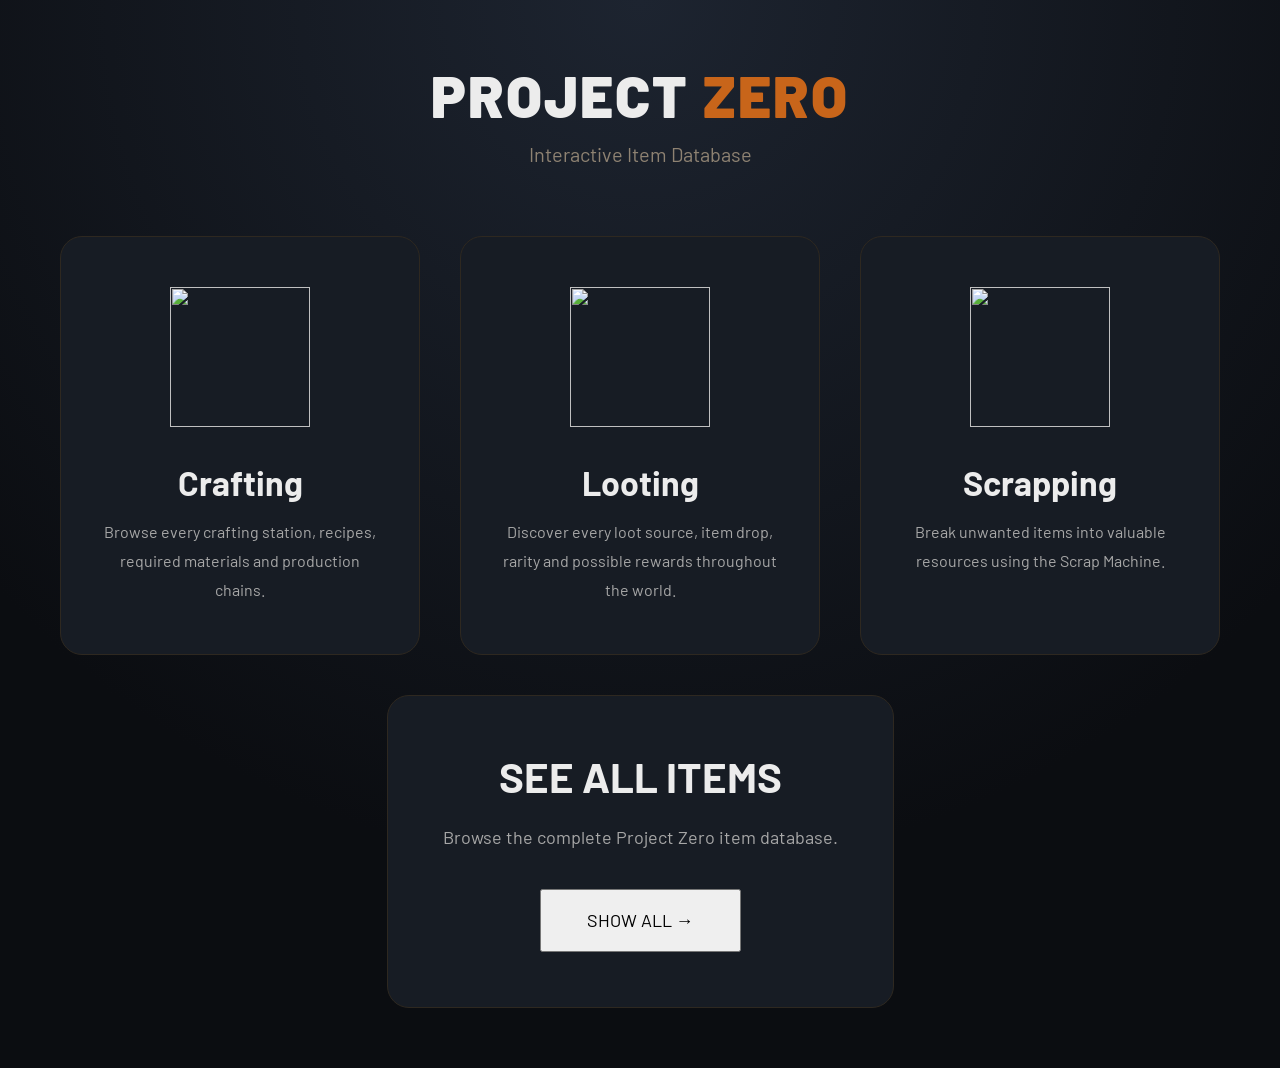
==== 3section.html @ c1d2c25e "First Upload" ====
<!DOCTYPE html>
<html lang="en">
<head>
    <meta charset="UTF-8">
    <meta name="viewport" content="width=device-width, initial-scale=1.0">
    <title>Project Zero Database</title>
    <link
        href="https://fonts.googleapis.com/css2?family=Rajdhani:wght@400;500;600;700&family=Share+Tech+Mono&family=Barlow:wght@300;400;500;600&display=swap"
        rel="stylesheet">
    <style>
        /* ============================================================
   TOKENS
   ============================================================ */
        :root {
            --bg: #0d0c0a;
            --bg2: #111009;
            --surface: #181510;
            --surface2: #1e1b14;
            --surface3: #252018;
            --border: #2e2820;
            --border2: #3c3428;
            --orange: #c8651a;
            --orange2: #e07a20;
            --orange-dim: rgba(200, 101, 26, .12);
            --orange-glow: rgba(200, 101, 26, .25);
            --orange-faint: rgba(200, 101, 26, .06);
            --text: #d4c9b0;
            --text2: #8e8272;
            --text3: #55503f;
            --rust: #7a3e12;
            --danger: #9b2c2c;
            --mono: 'Share Tech Mono', monospace;
            --display: 'Rajdhani', sans-serif;
            --body: 'Barlow', sans-serif;
            --radius: 2px;
            --radius2: 4px;
            --transition: 200ms ease;
        }
        * {
            margin: 0;
            padding: 0;
            box-sizing: border-box;
            font-family: var(--body);
        }
        body {
            background:
                radial-gradient(circle at top, #1d2430 0%, #0b0d11 70%);
            color: #ECECEC;
            min-height: 100vh;
            display: flex;
            justify-content: center;
            align-items: center;
            padding: 60px;
        }
        .container {
            width: min(1400px, 100%);
        }
        header {
            text-align: center;
            margin-bottom: 70px;
        }
        header h1 {
            font-size: 58px;
            letter-spacing: 2px;
            font-weight: 900;
        }
        header span {
            color:var(--orange);
        }
        header p {
            margin-top: 12px;
            color:var(--text2);
            font-size: 20px;
        }
        .menu {
            display: grid;
            grid-template-columns: repeat(3, 1fr);
            gap: 40px;
        }
        .menuCard {
            background: #171C24;
            border: 1px solid var(--border);
            border-radius: 22px;
            padding: 50px 35px;
            text-align: center;
            cursor: pointer;
            transition: .35s;
            position: relative;
            overflow: hidden;
        }
        .menuCard::before {
            content: "";
            position: absolute;
            top: 0;
            left: -150%;
            width: 50%;
            height: 100%;
            background:
                linear-gradient(90deg,
                    transparent,
                    rgba(255, 255, 255, .12),
                    transparent);
            transition: .6s;
        }
        .menuCard:hover::before {
            left: 170%;
        }
        .menuCard:hover {
            transform:
                translateY(-10px);
            border-color:var(--orange);
            box-shadow:
                0 25px 60px rgba(0, 0, 0, .5),
                0 0 25px rgba(245, 158, 11, .20);
        }
        .menuCard img {
            width: 140px;
            height: 140px;
            object-fit: contain;
            margin-bottom: 35px;
            transition: .35s;
            animation: float 3s ease-in-out infinite;
        }
        .menuCard:hover img {
            transform: scale(1.08);
        }
        .menuCard h2 {
            font-size: 34px;
            margin-bottom: 15px;
        }
        .menuCard p {
            color: #A7A7A7;
            line-height: 1.8;
            font-size: 16px;
        }
        .fullCard {
            grid-column: 1 / -1;
            max-width: 900px;
            margin: auto;
            padding: 55px;
        }
        .fullCard iconify-icon {
            font-size: 90px;
            margin-bottom: 25px;
        }
        .fullCard h2 {
            font-size: 42px;
        }
        .fullCard p {
            max-width: 650px;
            margin: 20px auto 35px;
            font-size: 18px;
        }
        .fullCard button {
            padding: 18px 45px;
            font-size: 18px;
        }
        @keyframes float {
            0% {
                transform: translateY(0);
            }
            50% {
                transform: translateY(-8px);
            }
            100% {
                transform: translateY(0);
            }
        }
        @media(max-width:1000px) {
            .menu {
                grid-template-columns: 1fr;
            }
            header h1 {
                font-size: 42px;
            }
            .menuCard {
                padding: 40px;
            }
        }
    </style>
</head>
<body>
    <div class="container">
        <header>
            <h1>
                PROJECT <span>ZERO</span>
            </h1>
            <p>
                Interactive Item Database
            </p>
        </header>
        <div class="menu">
            <div class="menuCard" onclick="location.href='crafting.html'">
                <img src="https://img.icons8.com/fluency/240/hammer.png">
                <h2>
                    Crafting
                </h2>
                <p>
                    Browse every crafting station, recipes, required materials and production chains.
                </p>
            </div>
            <div class="menuCard" onclick="location.href='looting.html'">
                <img src="https://img.icons8.com/fluency/240/treasure-chest.png">
                <h2>
                    Looting
                </h2>
                <p>
                    Discover every loot source, item drop, rarity and possible rewards throughout the world.
                </p>
            </div>
            <div class="menuCard" onclick="location.href='scrapping.html'">
                <img src="https://img.icons8.com/fluency/240/recycling.png">
                <h2>
                    Scrapping
                </h2>
                <p>
                    Break unwanted items into valuable resources using the Scrap Machine.
                </p>
            </div>
            <div class="menuCard fullCard">
                <iconify-icon icon="mdi:view-grid"></iconify-icon>
                <h2>SEE ALL ITEMS</h2>
                <p>
                    Browse the complete Project Zero item database.
                </p>
                <button onclick="location.href='http://localhost/PZ/indexx.html'">
                    SHOW ALL →
                </button>
            </div>
        </div>
    </div>
</body>
</html>
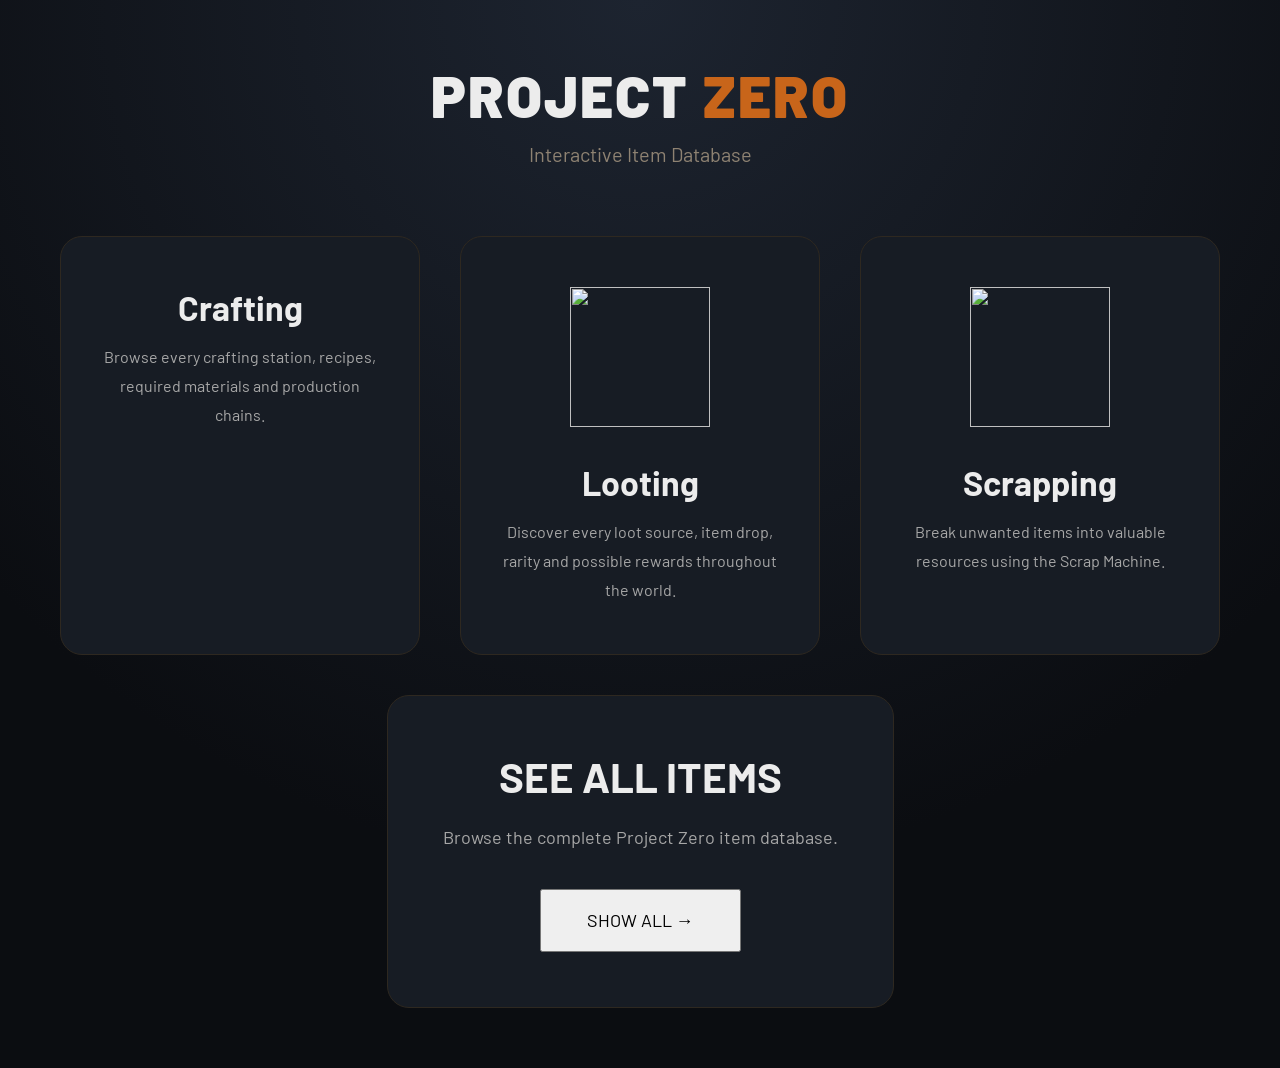
==== commit db60e855: "Fix GitHub Pages navigation and update scrapping page" ====
--- a/3section.html
+++ b/3section.html
@@ -1,5 +1,6 @@
 <!DOCTYPE html>
 <html lang="en">
+
 <head>
     <meta charset="UTF-8">
     <meta name="viewport" content="width=device-width, initial-scale=1.0">
@@ -7,6 +8,11 @@
     <link
         href="https://fonts.googleapis.com/css2?family=Rajdhani:wght@400;500;600;700&family=Share+Tech+Mono&family=Barlow:wght@300;400;500;600&display=swap"
         rel="stylesheet">
+    <script>
+        const ROOT = location.hostname === "localhost"
+            ? "/PZ"
+            : "/ProjectZero";
+    </script>
     <style>
         /* ============================================================
    TOKENS
@@ -36,12 +42,14 @@
             --radius2: 4px;
             --transition: 200ms ease;
         }
+
         * {
             margin: 0;
             padding: 0;
             box-sizing: border-box;
             font-family: var(--body);
         }
+
         body {
             background:
                 radial-gradient(circle at top, #1d2430 0%, #0b0d11 70%);
@@ -52,31 +60,38 @@
             align-items: center;
             padding: 60px;
         }
+
         .container {
             width: min(1400px, 100%);
         }
+
         header {
             text-align: center;
             margin-bottom: 70px;
         }
+
         header h1 {
             font-size: 58px;
             letter-spacing: 2px;
             font-weight: 900;
         }
+
         header span {
-            color:var(--orange);
-        }
+            color: var(--orange);
+        }
+
         header p {
             margin-top: 12px;
-            color:var(--text2);
+            color: var(--text2);
             font-size: 20px;
         }
+
         .menu {
             display: grid;
             grid-template-columns: repeat(3, 1fr);
             gap: 40px;
         }
+
         .menuCard {
             background: #171C24;
             border: 1px solid var(--border);
@@ -88,6 +103,7 @@
             position: relative;
             overflow: hidden;
         }
+
         .menuCard::before {
             content: "";
             position: absolute;
@@ -102,17 +118,20 @@
                     transparent);
             transition: .6s;
         }
+
         .menuCard:hover::before {
             left: 170%;
         }
+
         .menuCard:hover {
             transform:
                 translateY(-10px);
-            border-color:var(--orange);
+            border-color: var(--orange);
             box-shadow:
                 0 25px 60px rgba(0, 0, 0, .5),
                 0 0 25px rgba(245, 158, 11, .20);
         }
+
         .menuCard img {
             width: 140px;
             height: 140px;
@@ -121,64 +140,79 @@
             transition: .35s;
             animation: float 3s ease-in-out infinite;
         }
+
         .menuCard:hover img {
             transform: scale(1.08);
         }
+
         .menuCard h2 {
             font-size: 34px;
             margin-bottom: 15px;
         }
+
         .menuCard p {
             color: #A7A7A7;
             line-height: 1.8;
             font-size: 16px;
         }
+
         .fullCard {
             grid-column: 1 / -1;
             max-width: 900px;
             margin: auto;
             padding: 55px;
         }
+
         .fullCard iconify-icon {
             font-size: 90px;
             margin-bottom: 25px;
         }
+
         .fullCard h2 {
             font-size: 42px;
         }
+
         .fullCard p {
             max-width: 650px;
             margin: 20px auto 35px;
             font-size: 18px;
         }
+
         .fullCard button {
             padding: 18px 45px;
             font-size: 18px;
         }
+
         @keyframes float {
             0% {
                 transform: translateY(0);
             }
+
             50% {
                 transform: translateY(-8px);
             }
+
             100% {
                 transform: translateY(0);
             }
         }
+
         @media(max-width:1000px) {
             .menu {
                 grid-template-columns: 1fr;
             }
+
             header h1 {
                 font-size: 42px;
             }
+
             .menuCard {
                 padding: 40px;
             }
         }
     </style>
 </head>
+
 <body>
     <div class="container">
         <header>
@@ -190,8 +224,8 @@
             </p>
         </header>
         <div class="menu">
-            <div class="menuCard" onclick="location.href='crafting.html'">
-                <img src="https://img.icons8.com/fluency/240/hammer.png">
+            <div class="menuCard" onclick="location.href=ROOT + '/crafting.html'" <img
+                src="https://img.icons8.com/fluency/240/hammer.png">
                 <h2>
                     Crafting
                 </h2>
@@ -199,7 +233,7 @@
                     Browse every crafting station, recipes, required materials and production chains.
                 </p>
             </div>
-            <div class="menuCard" onclick="location.href='looting.html'">
+            <div class="menuCard" onclick="location.href=ROOT + '/looting.html'">
                 <img src="https://img.icons8.com/fluency/240/treasure-chest.png">
                 <h2>
                     Looting
@@ -208,7 +242,7 @@
                     Discover every loot source, item drop, rarity and possible rewards throughout the world.
                 </p>
             </div>
-            <div class="menuCard" onclick="location.href='scrapping.html'">
+            <div class="menuCard" onclick="location.href=ROOT + '/scrapping.html'">
                 <img src="https://img.icons8.com/fluency/240/recycling.png">
                 <h2>
                     Scrapping
@@ -223,11 +257,11 @@
                 <p>
                     Browse the complete Project Zero item database.
                 </p>
-                <button onclick="location.href='http://localhost/PZ/indexx.html'">
-                    SHOW ALL →
+                <button onclick="location.href=ROOT + '/indexx.html'"> SHOW ALL →
                 </button>
             </div>
         </div>
     </div>
 </body>
+
 </html>
